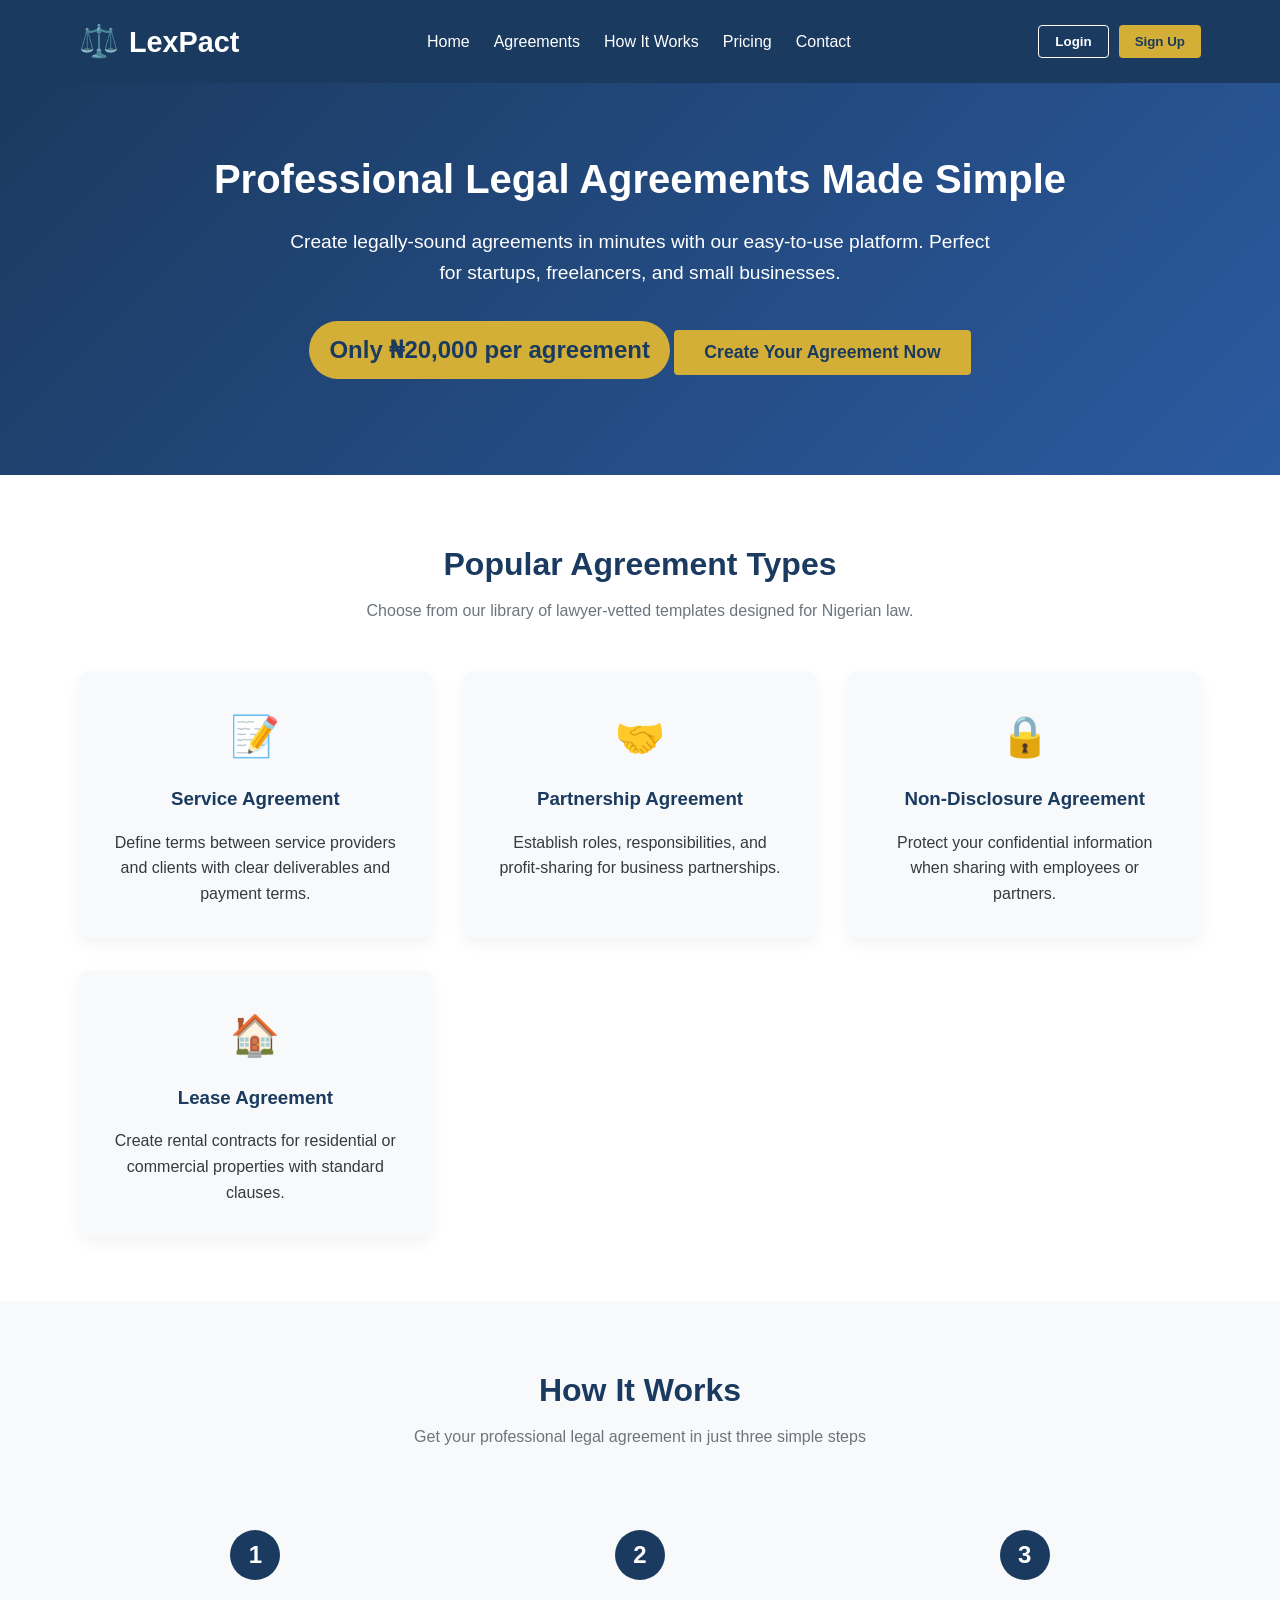
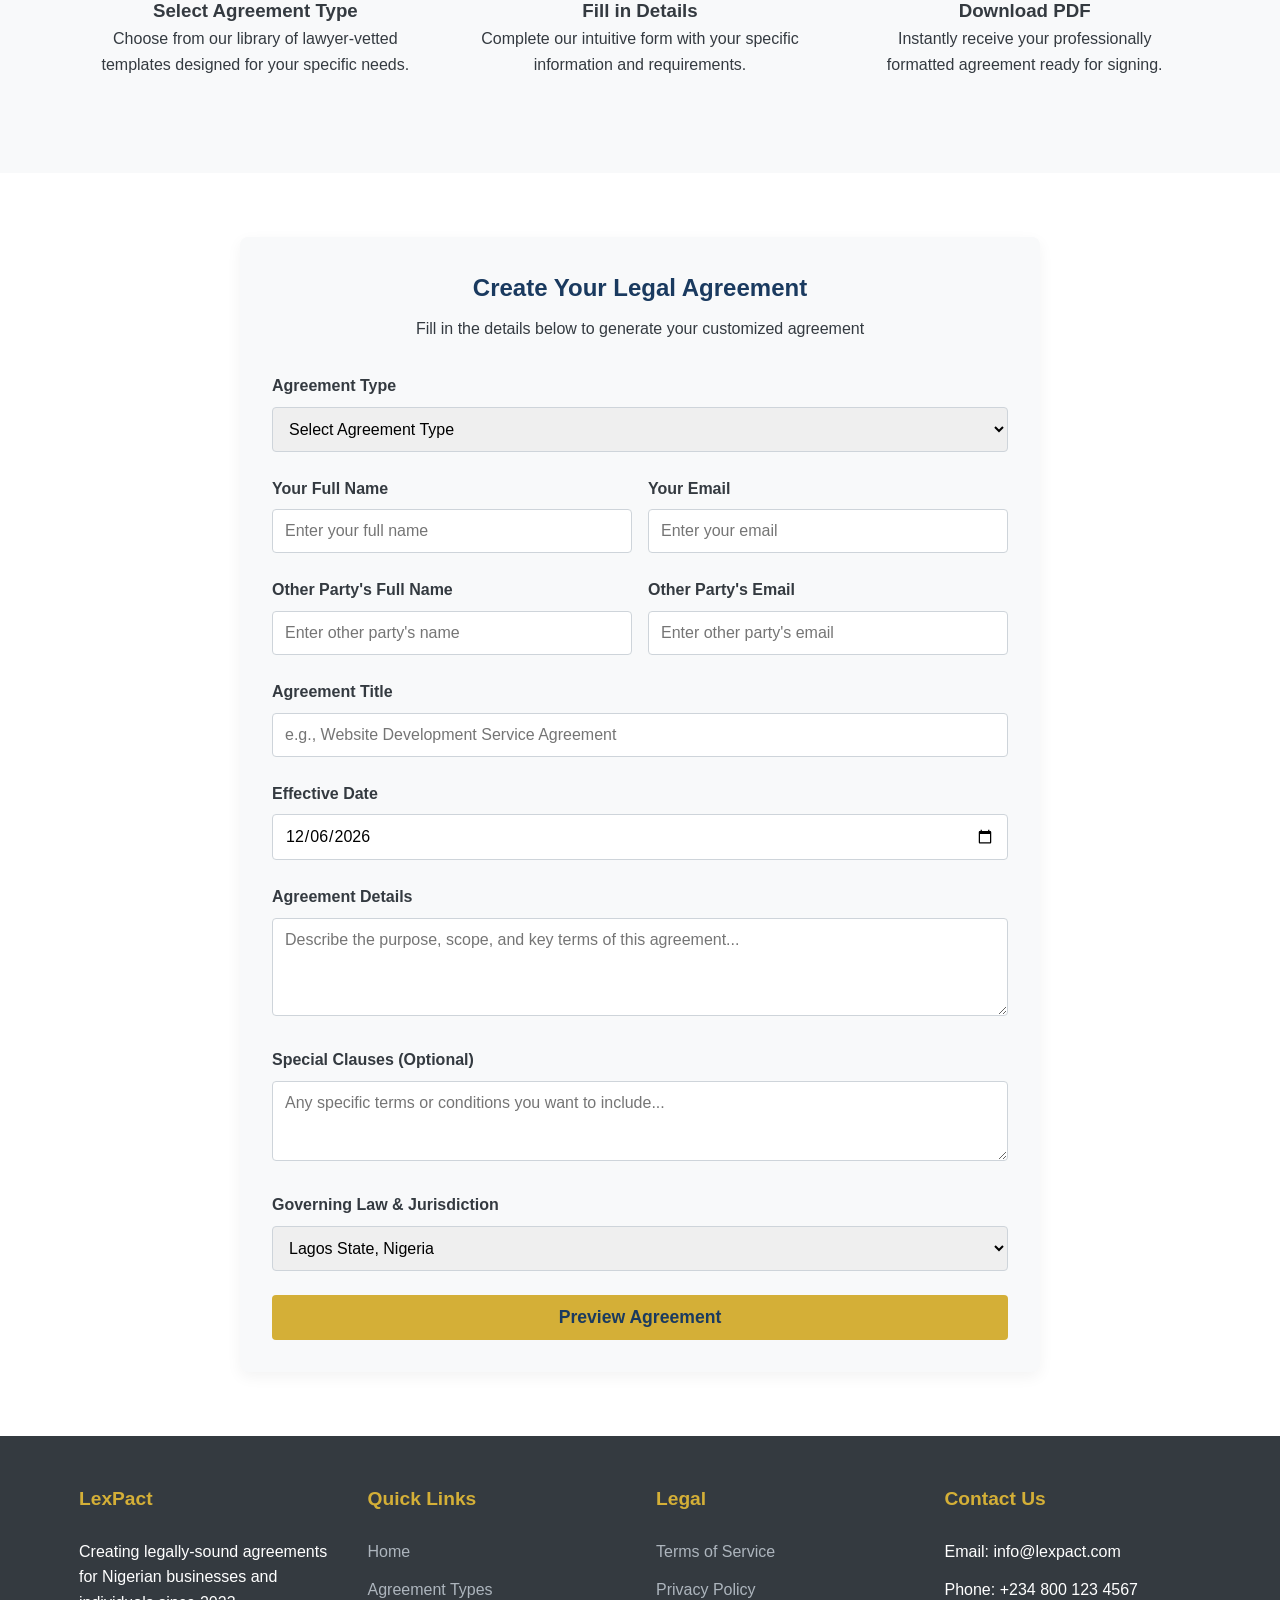
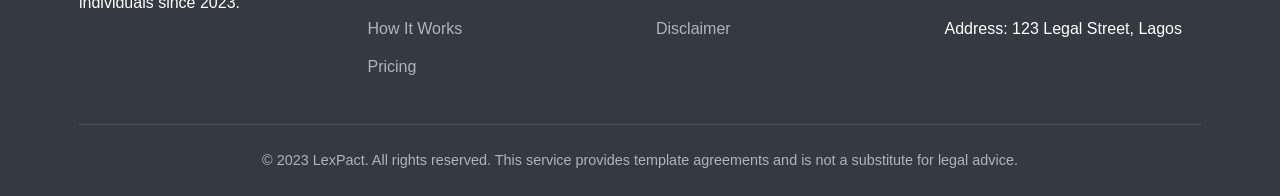
==== index.html @ 563eb5e1 "Add files via upload" ====
<!DOCTYPE html>
<html lang="en">
<head>
    <meta charset="UTF-8">
    <meta name="viewport" content="width=device-width, initial-scale=1.0">
    <title>LexPact - Professional Legal Agreements</title>
    <style>
        :root {
            --primary: #1a3a5f;
            --secondary: #d4af37;
            --accent: #2c5aa0;
            --light: #f8f9fa;
            --dark: #343a40;
            --success: #28a745;
            --danger: #dc3545;
        }
        
        * {
            margin: 0;
            padding: 0;
            box-sizing: border-box;
            font-family: 'Segoe UI', Tahoma, Geneva, Verdana, sans-serif;
        }
        
        body {
            background-color: #f5f7fa;
            color: var(--dark);
            line-height: 1.6;
        }
        
        .container {
            width: 90%;
            max-width: 1200px;
            margin: 0 auto;
            padding: 0 15px;
        }
        
        /* Header Styles */
        header {
            background-color: var(--primary);
            color: white;
            padding: 1rem 0;
            box-shadow: 0 2px 10px rgba(0, 0, 0, 0.1);
        }
        
        .header-content {
            display: flex;
            justify-content: space-between;
            align-items: center;
        }
        
        .logo {
            display: flex;
            align-items: center;
            gap: 10px;
        }
        
        .logo h1 {
            font-size: 1.8rem;
            font-weight: 700;
        }
        
        .logo-icon {
            font-size: 2rem;
        }
        
        nav ul {
            display: flex;
            list-style: none;
            gap: 1.5rem;
        }
        
        nav a {
            color: white;
            text-decoration: none;
            font-weight: 500;
            transition: color 0.3s;
        }
        
        nav a:hover {
            color: var(--secondary);
        }
        
        .auth-buttons {
            display: flex;
            gap: 10px;
        }
        
        .btn {
            padding: 8px 16px;
            border: none;
            border-radius: 4px;
            font-weight: 600;
            cursor: pointer;
            transition: all 0.3s;
        }
        
        .btn-outline {
            background: transparent;
            border: 1px solid white;
            color: white;
        }
        
        .btn-outline:hover {
            background: white;
            color: var(--primary);
        }
        
        .btn-primary {
            background: var(--secondary);
            color: var(--primary);
        }
        
        .btn-primary:hover {
            background: #c19b2a;
        }
        
        /* Hero Section */
        .hero {
            background: linear-gradient(135deg, var(--primary) 0%, var(--accent) 100%);
            color: white;
            padding: 4rem 0;
            text-align: center;
        }
        
        .hero h2 {
            font-size: 2.5rem;
            margin-bottom: 1rem;
        }
        
        .hero p {
            font-size: 1.2rem;
            max-width: 700px;
            margin: 0 auto 2rem;
        }
        
        .price-tag {
            background: var(--secondary);
            color: var(--primary);
            display: inline-block;
            padding: 10px 20px;
            border-radius: 30px;
            font-weight: 700;
            font-size: 1.5rem;
            margin-bottom: 2rem;
        }
        
        /* Agreement Types */
        .agreement-types {
            padding: 4rem 0;
            background: white;
        }
        
        .section-title {
            text-align: center;
            margin-bottom: 3rem;
        }
        
        .section-title h2 {
            font-size: 2rem;
            color: var(--primary);
            margin-bottom: 0.5rem;
        }
        
        .section-title p {
            color: #6c757d;
            max-width: 600px;
            margin: 0 auto;
        }
        
        .agreement-cards {
            display: grid;
            grid-template-columns: repeat(auto-fill, minmax(280px, 1fr));
            gap: 2rem;
        }
        
        .agreement-card {
            background: var(--light);
            border-radius: 8px;
            padding: 2rem;
            text-align: center;
            box-shadow: 0 5px 15px rgba(0, 0, 0, 0.05);
            transition: transform 0.3s, box-shadow 0.3s;
        }
        
        .agreement-card:hover {
            transform: translateY(-5px);
            box-shadow: 0 10px 25px rgba(0, 0, 0, 0.1);
        }
        
        .agreement-icon {
            font-size: 2.5rem;
            color: var(--accent);
            margin-bottom: 1rem;
        }
        
        .agreement-card h3 {
            margin-bottom: 1rem;
            color: var(--primary);
        }
        
        /* How It Works */
        .how-it-works {
            padding: 4rem 0;
            background: #f8f9fa;
        }
        
        .steps {
            display: flex;
            justify-content: space-between;
            flex-wrap: wrap;
            gap: 2rem;
            margin-top: 3rem;
        }
        
        .step {
            flex: 1;
            min-width: 250px;
            text-align: center;
            padding: 2rem 1rem;
        }
        
        .step-number {
            background: var(--primary);
            color: white;
            width: 50px;
            height: 50px;
            border-radius: 50%;
            display: flex;
            align-items: center;
            justify-content: center;
            margin: 0 auto 1rem;
            font-size: 1.5rem;
            font-weight: 700;
        }
        
        /* Form Section */
        .form-section {
            padding: 4rem 0;
            background: white;
        }
        
        .form-container {
            max-width: 800px;
            margin: 0 auto;
            background: var(--light);
            border-radius: 8px;
            padding: 2rem;
            box-shadow: 0 5px 15px rgba(0, 0, 0, 0.05);
        }
        
        .form-header {
            text-align: center;
            margin-bottom: 2rem;
        }
        
        .form-header h2 {
            color: var(--primary);
            margin-bottom: 0.5rem;
        }
        
        .form-group {
            margin-bottom: 1.5rem;
        }
        
        .form-group label {
            display: block;
            margin-bottom: 0.5rem;
            font-weight: 600;
            color: var(--dark);
        }
        
        .form-control {
            width: 100%;
            padding: 12px;
            border: 1px solid #ced4da;
            border-radius: 4px;
            font-size: 1rem;
            transition: border-color 0.3s;
        }
        
        .form-control:focus {
            border-color: var(--accent);
            outline: none;
            box-shadow: 0 0 0 3px rgba(44, 90, 160, 0.1);
        }
        
        .form-row {
            display: flex;
            gap: 1rem;
        }
        
        .form-row .form-group {
            flex: 1;
        }
        
        .agreement-preview {
            background: white;
            border: 1px solid #dee2e6;
            border-radius: 4px;
            padding: 1.5rem;
            margin-top: 2rem;
            display: none;
        }
        
        .agreement-preview h3 {
            color: var(--primary);
            margin-bottom: 1rem;
        }
        
        .preview-content {
            line-height: 1.8;
        }
        
        .btn-block {
            display: block;
            width: 100%;
            padding: 12px;
            font-size: 1.1rem;
        }
        
        /* Footer */
        footer {
            background: var(--dark);
            color: white;
            padding: 3rem 0 1.5rem;
        }
        
        .footer-content {
            display: grid;
            grid-template-columns: repeat(auto-fit, minmax(250px, 1fr));
            gap: 2rem;
            margin-bottom: 2rem;
        }
        
        .footer-column h3 {
            color: var(--secondary);
            margin-bottom: 1.5rem;
            font-size: 1.2rem;
        }
        
        .footer-column ul {
            list-style: none;
        }
        
        .footer-column ul li {
            margin-bottom: 0.8rem;
        }
        
        .footer-column a {
            color: #adb5bd;
            text-decoration: none;
            transition: color 0.3s;
        }
        
        .footer-column a:hover {
            color: white;
        }
        
        .copyright {
            text-align: center;
            padding-top: 1.5rem;
            border-top: 1px solid #495057;
            color: #adb5bd;
            font-size: 0.9rem;
        }
        
        /* Responsive Design */
        @media (max-width: 768px) {
            .header-content {
                flex-direction: column;
                gap: 1rem;
            }
            
            nav ul {
                flex-wrap: wrap;
                justify-content: center;
            }
            
            .hero h2 {
                font-size: 2rem;
            }
            
            .form-row {
                flex-direction: column;
                gap: 0;
            }
        }
    </style>
</head>
<body>
    <!-- Header -->
    <header>
        <div class="container header-content">
            <div class="logo">
                <span class="logo-icon">⚖️</span>
                <h1>LexPact</h1>
            </div>
            <nav>
                <ul>
                    <li><a href="#home">Home</a></li>
                    <li><a href="#agreements">Agreements</a></li>
                    <li><a href="#how-it-works">How It Works</a></li>
                    <li><a href="#pricing">Pricing</a></li>
                    <li><a href="#contact">Contact</a></li>
                </ul>
            </nav>
            <div class="auth-buttons">
                <button class="btn btn-outline">Login</button>
                <button class="btn btn-primary">Sign Up</button>
            </div>
        </div>
    </header>

    <!-- Hero Section -->
    <section class="hero" id="home">
        <div class="container">
            <h2>Professional Legal Agreements Made Simple</h2>
            <p>Create legally-sound agreements in minutes with our easy-to-use platform. Perfect for startups, freelancers, and small businesses.</p>
            <div class="price-tag">Only ₦20,000 per agreement</div>
            <button class="btn btn-primary" style="padding: 12px 30px; font-size: 1.1rem;" onclick="scrollToForm()">Create Your Agreement Now</button>
        </div>
    </section>

    <!-- Agreement Types -->
    <section class="agreement-types" id="agreements">
        <div class="container">
            <div class="section-title">
                <h2>Popular Agreement Types</h2>
                <p>Choose from our library of lawyer-vetted templates designed for Nigerian law.</p>
            </div>
            <div class="agreement-cards">
                <div class="agreement-card">
                    <div class="agreement-icon">📝</div>
                    <h3>Service Agreement</h3>
                    <p>Define terms between service providers and clients with clear deliverables and payment terms.</p>
                </div>
                <div class="agreement-card">
                    <div class="agreement-icon">🤝</div>
                    <h3>Partnership Agreement</h3>
                    <p>Establish roles, responsibilities, and profit-sharing for business partnerships.</p>
                </div>
                <div class="agreement-card">
                    <div class="agreement-icon">🔒</div>
                    <h3>Non-Disclosure Agreement</h3>
                    <p>Protect your confidential information when sharing with employees or partners.</p>
                </div>
                <div class="agreement-card">
                    <div class="agreement-icon">🏠</div>
                    <h3>Lease Agreement</h3>
                    <p>Create rental contracts for residential or commercial properties with standard clauses.</p>
                </div>
            </div>
        </div>
    </section>

    <!-- How It Works -->
    <section class="how-it-works" id="how-it-works">
        <div class="container">
            <div class="section-title">
                <h2>How It Works</h2>
                <p>Get your professional legal agreement in just three simple steps</p>
            </div>
            <div class="steps">
                <div class="step">
                    <div class="step-number">1</div>
                    <h3>Select Agreement Type</h3>
                    <p>Choose from our library of lawyer-vetted templates designed for your specific needs.</p>
                </div>
                <div class="step">
                    <div class="step-number">2</div>
                    <h3>Fill in Details</h3>
                    <p>Complete our intuitive form with your specific information and requirements.</p>
                </div>
                <div class="step">
                    <div class="step-number">3</div>
                    <h3>Download PDF</h3>
                    <p>Instantly receive your professionally formatted agreement ready for signing.</p>
                </div>
            </div>
        </div>
    </section>

    <!-- Form Section -->
    <section class="form-section" id="pricing">
        <div class="container">
            <div class="form-container">
                <div class="form-header">
                    <h2>Create Your Legal Agreement</h2>
                    <p>Fill in the details below to generate your customized agreement</p>
                </div>
                <form id="agreementForm">
                    <div class="form-group">
                        <label for="agreementType">Agreement Type</label>
                        <select class="form-control" id="agreementType" required>
                            <option value="">Select Agreement Type</option>
                            <option value="service">Service Agreement</option>
                            <option value="partnership">Partnership Agreement</option>
                            <option value="nda">Non-Disclosure Agreement (NDA)</option>
                            <option value="lease">Lease Agreement</option>
                            <option value="employment">Employment Contract</option>
                        </select>
                    </div>
                    
                    <div class="form-row">
                        <div class="form-group">
                            <label for="party1Name">Your Full Name</label>
                            <input type="text" class="form-control" id="party1Name" placeholder="Enter your full name" required>
                        </div>
                        <div class="form-group">
                            <label for="party1Email">Your Email</label>
                            <input type="email" class="form-control" id="party1Email" placeholder="Enter your email" required>
                        </div>
                    </div>
                    
                    <div class="form-row">
                        <div class="form-group">
                            <label for="party2Name">Other Party's Full Name</label>
                            <input type="text" class="form-control" id="party2Name" placeholder="Enter other party's name" required>
                        </div>
                        <div class="form-group">
                            <label for="party2Email">Other Party's Email</label>
                            <input type="email" class="form-control" id="party2Email" placeholder="Enter other party's email" required>
                        </div>
                    </div>
                    
                    <div class="form-group">
                        <label for="agreementTitle">Agreement Title</label>
                        <input type="text" class="form-control" id="agreementTitle" placeholder="e.g., Website Development Service Agreement" required>
                    </div>
                    
                    <div class="form-group">
                        <label for="effectiveDate">Effective Date</label>
                        <input type="date" class="form-control" id="effectiveDate" required>
                    </div>
                    
                    <div class="form-group">
                        <label for="agreementDetails">Agreement Details</label>
                        <textarea class="form-control" id="agreementDetails" rows="4" placeholder="Describe the purpose, scope, and key terms of this agreement..." required></textarea>
                    </div>
                    
                    <div class="form-group">
                        <label for="specialClauses">Special Clauses (Optional)</label>
                        <textarea class="form-control" id="specialClauses" rows="3" placeholder="Any specific terms or conditions you want to include..."></textarea>
                    </div>
                    
                    <div class="form-group">
                        <label for="jurisdiction">Governing Law & Jurisdiction</label>
                        <select class="form-control" id="jurisdiction" required>
                            <option value="lagos">Lagos State, Nigeria</option>
                            <option value="abuja">Federal Capital Territory, Abuja</option>
                            <option value="rivers">Rivers State, Nigeria</option>
                            <option value="other">Other Nigerian State</option>
                        </select>
                    </div>
                    
                    <div class="agreement-preview" id="agreementPreview">
                        <h3>Agreement Preview</h3>
                        <div class="preview-content" id="previewContent">
                            <!-- Preview content will be inserted here by JavaScript -->
                        </div>
                    </div>
                    
                    <button type="button" class="btn btn-primary btn-block" onclick="generatePreview()" style="margin-top: 1.5rem;">Preview Agreement</button>
                    <button type="button" class="btn btn-primary btn-block" onclick="processPayment()" style="margin-top: 1rem; display: none;" id="paymentButton">Proceed to Payment (₦20,000)</button>
                </form>
            </div>
        </div>
    </section>

    <!-- Footer -->
    <footer id="contact">
        <div class="container">
            <div class="footer-content">
                <div class="footer-column">
                    <h3>LexPact</h3>
                    <p>Creating legally-sound agreements for Nigerian businesses and individuals since 2023.</p>
                </div>
                <div class="footer-column">
                    <h3>Quick Links</h3>
                    <ul>
                        <li><a href="#home">Home</a></li>
                        <li><a href="#agreements">Agreement Types</a></li>
                        <li><a href="#how-it-works">How It Works</a></li>
                        <li><a href="#pricing">Pricing</a></li>
                    </ul>
                </div>
                <div class="footer-column">
                    <h3>Legal</h3>
                    <ul>
                        <li><a href="#">Terms of Service</a></li>
                        <li><a href="#">Privacy Policy</a></li>
                        <li><a href="#">Disclaimer</a></li>
                    </ul>
                </div>
                <div class="footer-column">
                    <h3>Contact Us</h3>
                    <ul>
                        <li>Email: info@lexpact.com</li>
                        <li>Phone: +234 800 123 4567</li>
                        <li>Address: 123 Legal Street, Lagos</li>
                    </ul>
                </div>
            </div>
            <div class="copyright">
                <p>&copy; 2023 LexPact. All rights reserved. This service provides template agreements and is not a substitute for legal advice.</p>
            </div>
        </div>
    </footer>

    <script>
        // Set default date to today
        document.getElementById('effectiveDate').valueAsDate = new Date();
        
        function scrollToForm() {
            document.getElementById('pricing').scrollIntoView({ behavior: 'smooth' });
        }
        
        function generatePreview() {
            const agreementType = document.getElementById('agreementType').value;
            const party1Name = document.getElementById('party1Name').value;
            const party2Name = document.getElementById('party2Name').value;
            const agreementTitle = document.getElementById('agreementTitle').value;
            const effectiveDate = document.getElementById('effectiveDate').value;
            const agreementDetails = document.getElementById('agreementDetails').value;
            const specialClauses = document.getElementById('specialClauses').value;
            const jurisdiction = document.getElementById('jurisdiction').value;
            
            // Validate required fields
            if (!agreementType || !party1Name || !party2Name || !agreementTitle || !effectiveDate || !agreementDetails) {
                alert('Please fill in all required fields.');
                return;
            }
            
            // Format date
            const dateObj = new Date(effectiveDate);
            const formattedDate = dateObj.toLocaleDateString('en-US', { year: 'numeric', month: 'long', day: 'numeric' });
            
            // Get jurisdiction text
            let jurisdictionText = '';
            switch(jurisdiction) {
                case 'lagos':
                    jurisdictionText = 'Lagos State, Nigeria';
                    break;
                case 'abuja':
                    jurisdictionText = 'Federal Capital Territory, Abuja';
                    break;
                case 'rivers':
                    jurisdictionText = 'Rivers State, Nigeria';
                    break;
                default:
                    jurisdictionText = 'Nigeria';
            }
            
            // Generate preview content
            const previewContent = document.getElementById('previewContent');
            previewContent.innerHTML = `
                <h4>${agreementTitle}</h4>
                <p><strong>This Agreement</strong> is made and entered into as of ${formattedDate} (the "Effective Date").</p>
                
                <p><strong>BETWEEN:</strong> ${party1Name} (hereinafter referred to as "Party A")</p>
                <p><strong>AND:</strong> ${party2Name} (hereinafter referred to as "Party B")</p>
                
                <p><strong>RECITALS:</strong></p>
                <p>${agreementDetails}</p>
                
                ${specialClauses ? `<p><strong>SPECIAL PROVISIONS:</strong></p><p>${specialClauses}</p>` : ''}
                
                <p><strong>GOVERNING LAW:</strong> This Agreement shall be governed by and construed in accordance with the laws of ${jurisdictionText}.</p>
                
                <p><strong>IN WITNESS WHEREOF</strong>, the parties have executed this Agreement as of the Effective Date.</p>
                
                <div style="margin-top: 2rem;">
                    <div style="display: flex; justify-content: space-between;">
                        <div>
                            <p>_________________________</p>
                            <p><strong>${party1Name}</strong></p>
                            <p>Party A</p>
                        </div>
                        <div>
                            <p>_________________________</p>
                            <p><strong>${party2Name}</strong></p>
                            <p>Party B</p>
                        </div>
                    </div>
                </div>
            `;
            
            // Show preview and payment button
            document.getElementById('agreementPreview').style.display = 'block';
            document.getElementById('paymentButton').style.display = 'block';
            
            // Scroll to preview
            document.getElementById('agreementPreview').scrollIntoView({ behavior: 'smooth', block: 'center' });
        }
        
        function processPayment() {
            // In a real implementation, this would integrate with Paystack or Flutterwave
            alert('In a real implementation, this would redirect to a payment gateway (Paystack/Flutterwave) for processing the ₦20,000 fee. After successful payment, the PDF would be generated and delivered.');
            
            // Simulate PDF generation and delivery
            setTimeout(() => {
                alert('Payment successful! Your agreement has been generated and sent to your email. Thank you for using LexPact!');
                document.getElementById('agreementForm').reset();
                document.getElementById('agreementPreview').style.display = 'none';
                document.getElementById('paymentButton').style.display = 'none';
                document.getElementById('effectiveDate').valueAsDate = new Date();
            }, 1500);
        }
    </script>
</body>
</html>
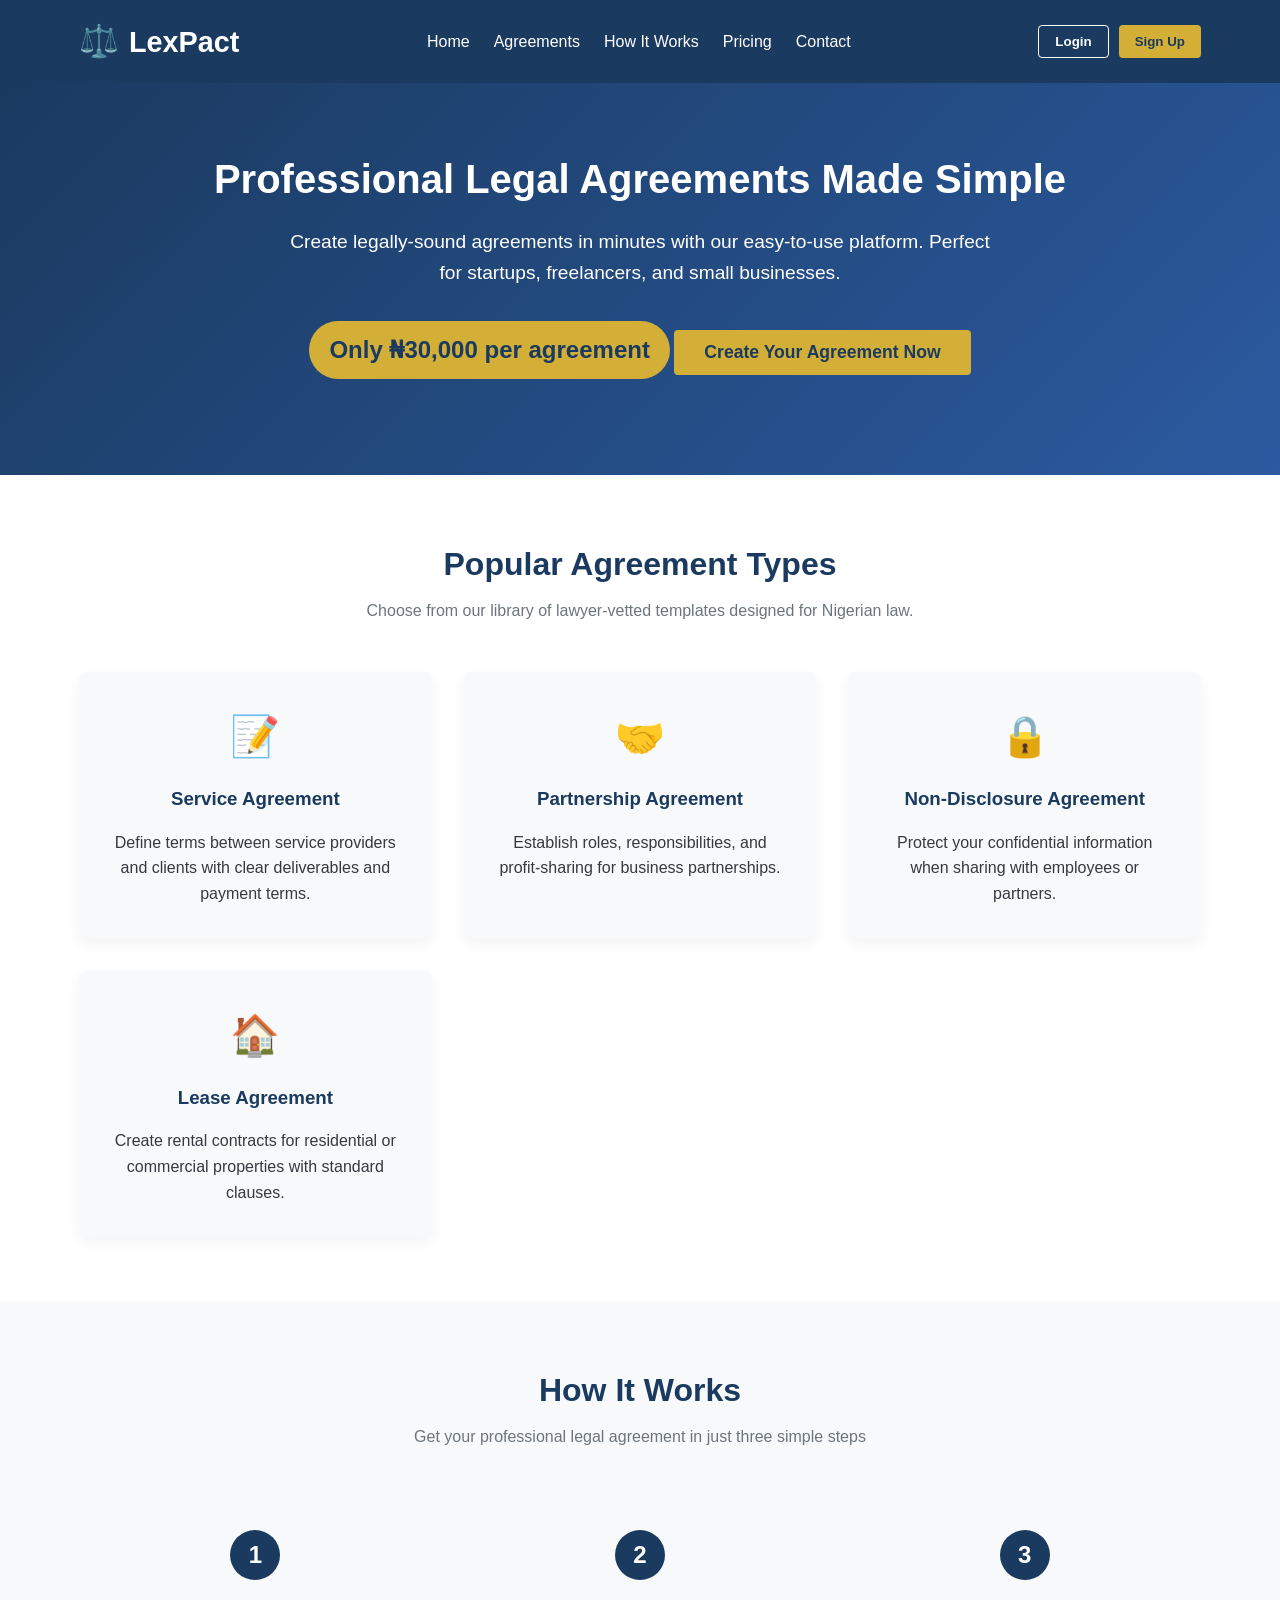
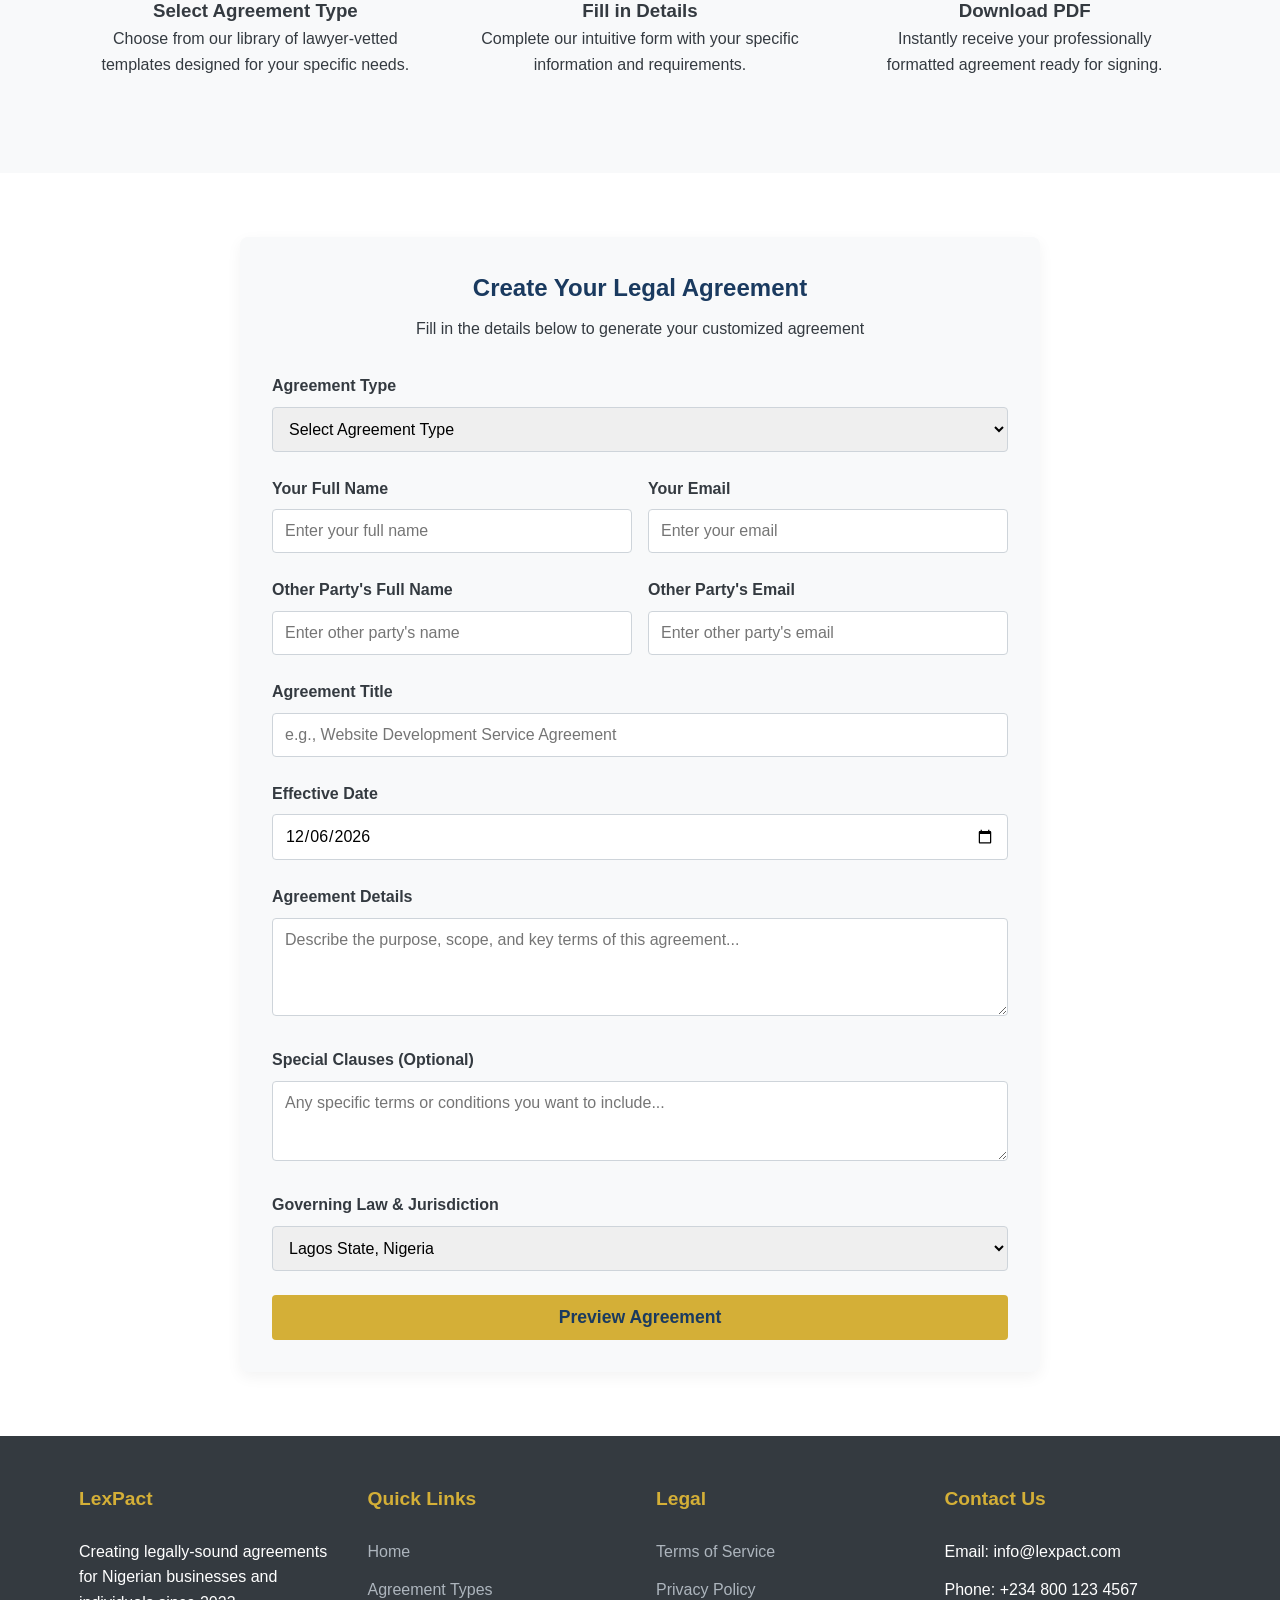
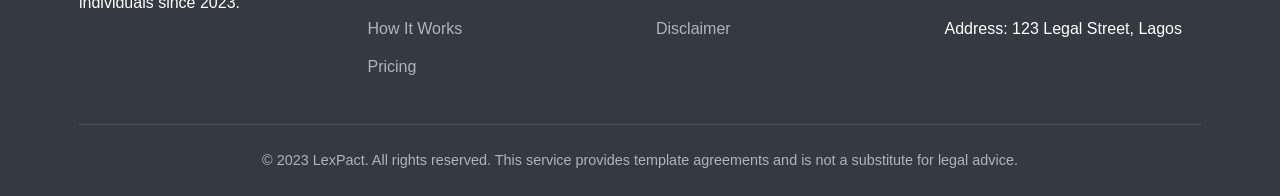
==== commit 36d9a0f8: "Update index.html" ====
--- a/index.html
+++ b/index.html
@@ -399,7 +399,7 @@
             <nav>
                 <ul>
                     <li><a href="#home">Home</a></li>
-                    <li><a href="#agreements">Agreements</a></li>
+                    <li><a href="agreements.html">Agreements</a></li>
                     <li><a href="#how-it-works">How It Works</a></li>
                     <li><a href="#pricing">Pricing</a></li>
                     <li><a href="#contact">Contact</a></li>
@@ -417,7 +417,7 @@
         <div class="container">
             <h2>Professional Legal Agreements Made Simple</h2>
             <p>Create legally-sound agreements in minutes with our easy-to-use platform. Perfect for startups, freelancers, and small businesses.</p>
-            <div class="price-tag">Only ₦20,000 per agreement</div>
+            <div class="price-tag">Only ₦30,000 per agreement</div>
             <button class="btn btn-primary" style="padding: 12px 30px; font-size: 1.1rem;" onclick="scrollToForm()">Create Your Agreement Now</button>
         </div>
     </section>
@@ -709,4 +709,5 @@
         }
     </script>
 </body>
-</html>+
+</html>
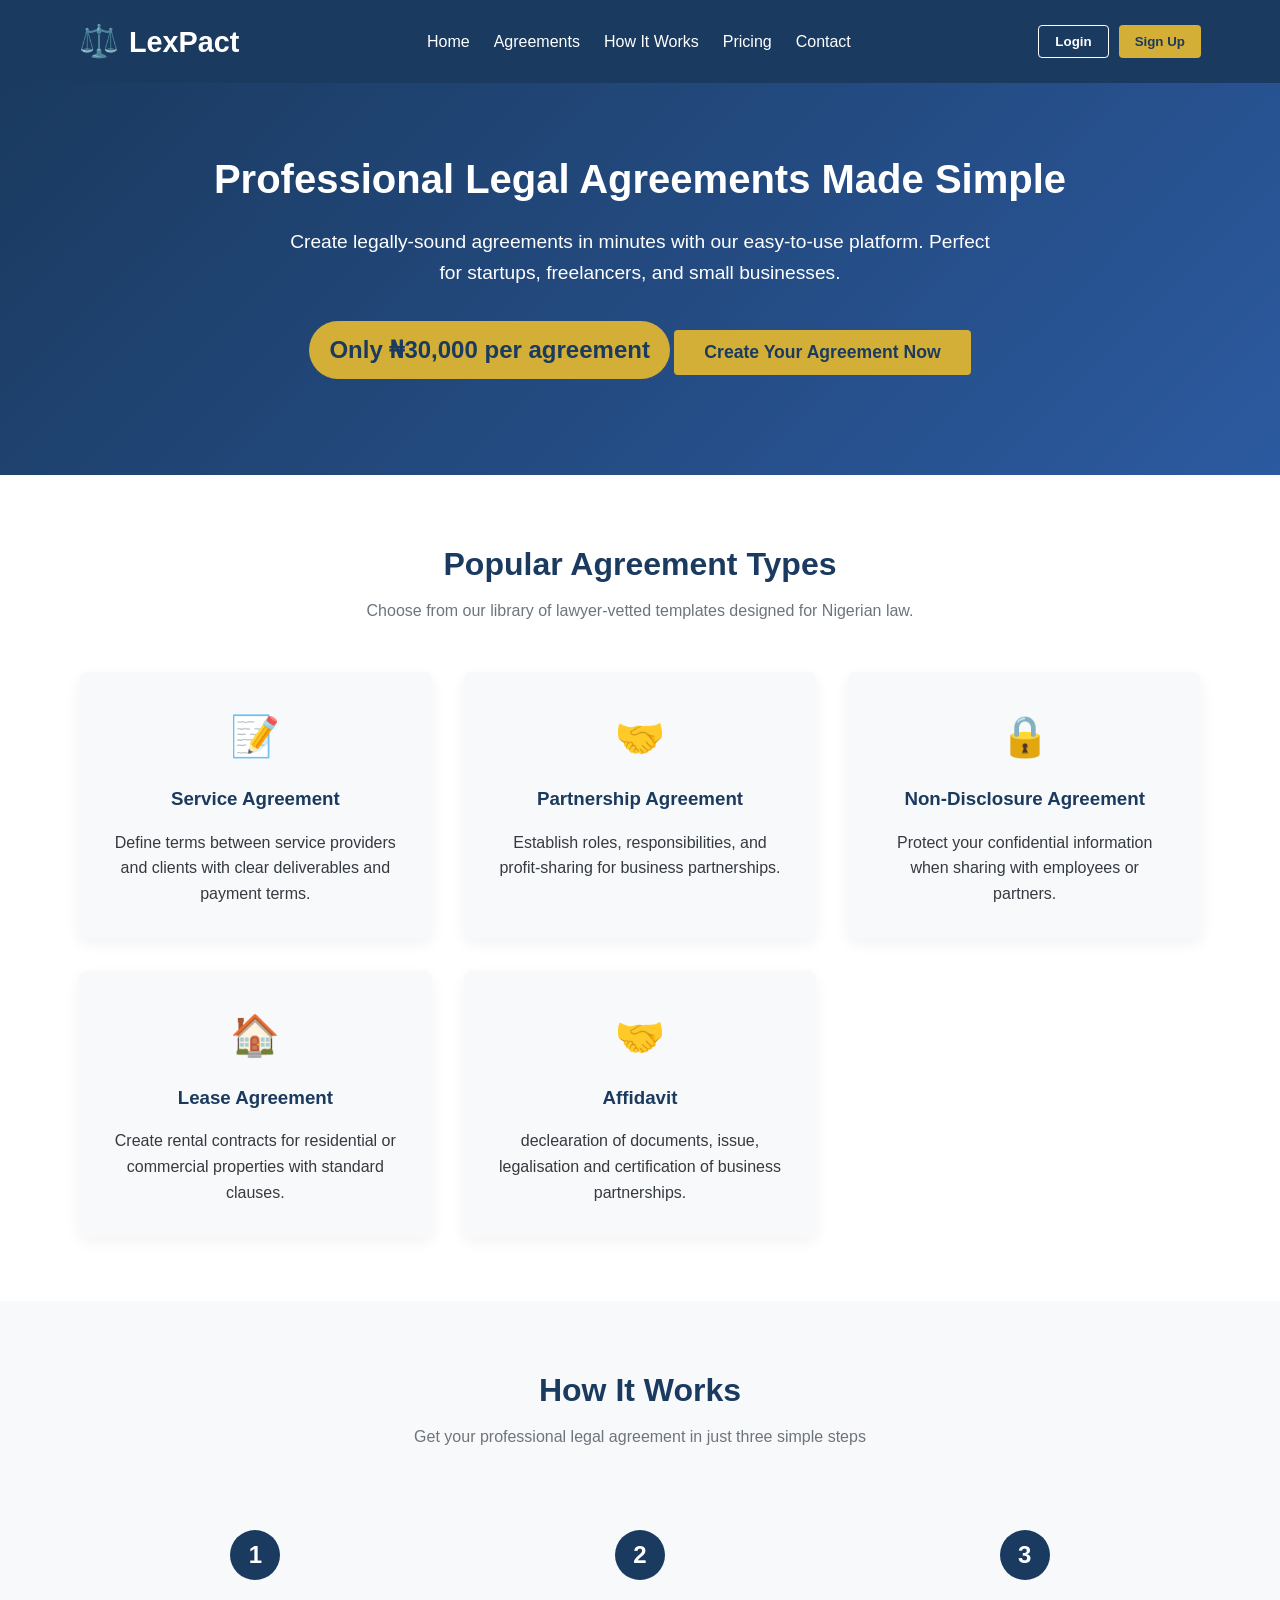
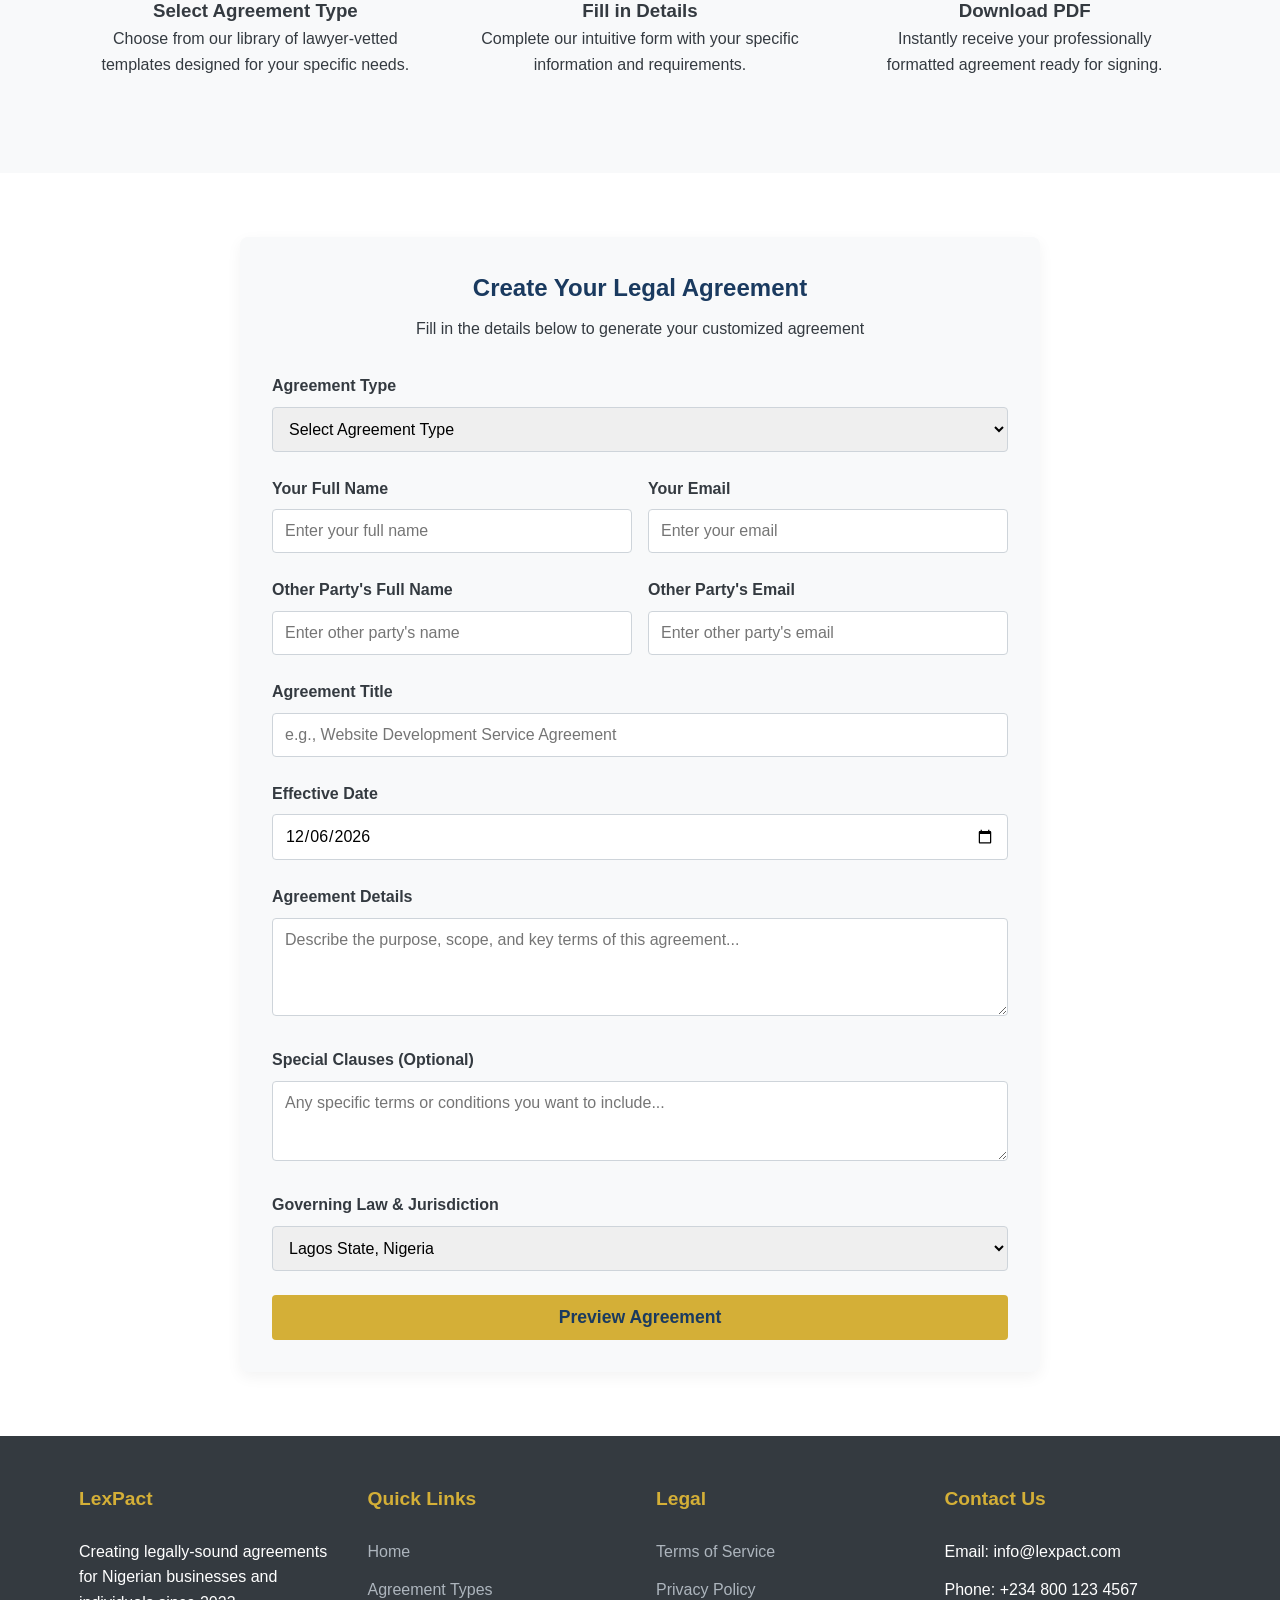
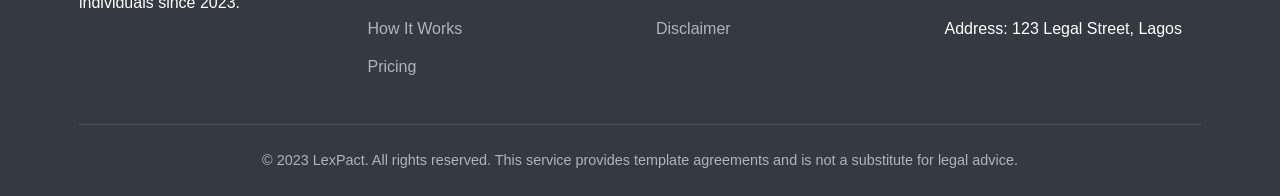
==== commit 2162d2c1: "Update index.html" ====
--- a/index.html
+++ b/index.html
@@ -399,7 +399,7 @@
             <nav>
                 <ul>
                     <li><a href="#home">Home</a></li>
-                    <li><a href="agreements.html">Agreements</a></li>
+                    <li><a href="agreement.html">Agreements</a></li>
                     <li><a href="#how-it-works">How It Works</a></li>
                     <li><a href="#pricing">Pricing</a></li>
                     <li><a href="#contact">Contact</a></li>
@@ -449,6 +449,11 @@
                     <div class="agreement-icon">🏠</div>
                     <h3>Lease Agreement</h3>
                     <p>Create rental contracts for residential or commercial properties with standard clauses.</p>
+                </div>
+                <div class="agreement-card">
+                    <div class="agreement-icon">🤝</div>
+                    <h3>Affidavit</h3>
+                    <p>declearation of documents, issue, legalisation and certification of business partnerships.</p>
                 </div>
             </div>
         </div>
@@ -711,3 +716,5 @@
 </body>
 
 </html>
+
+
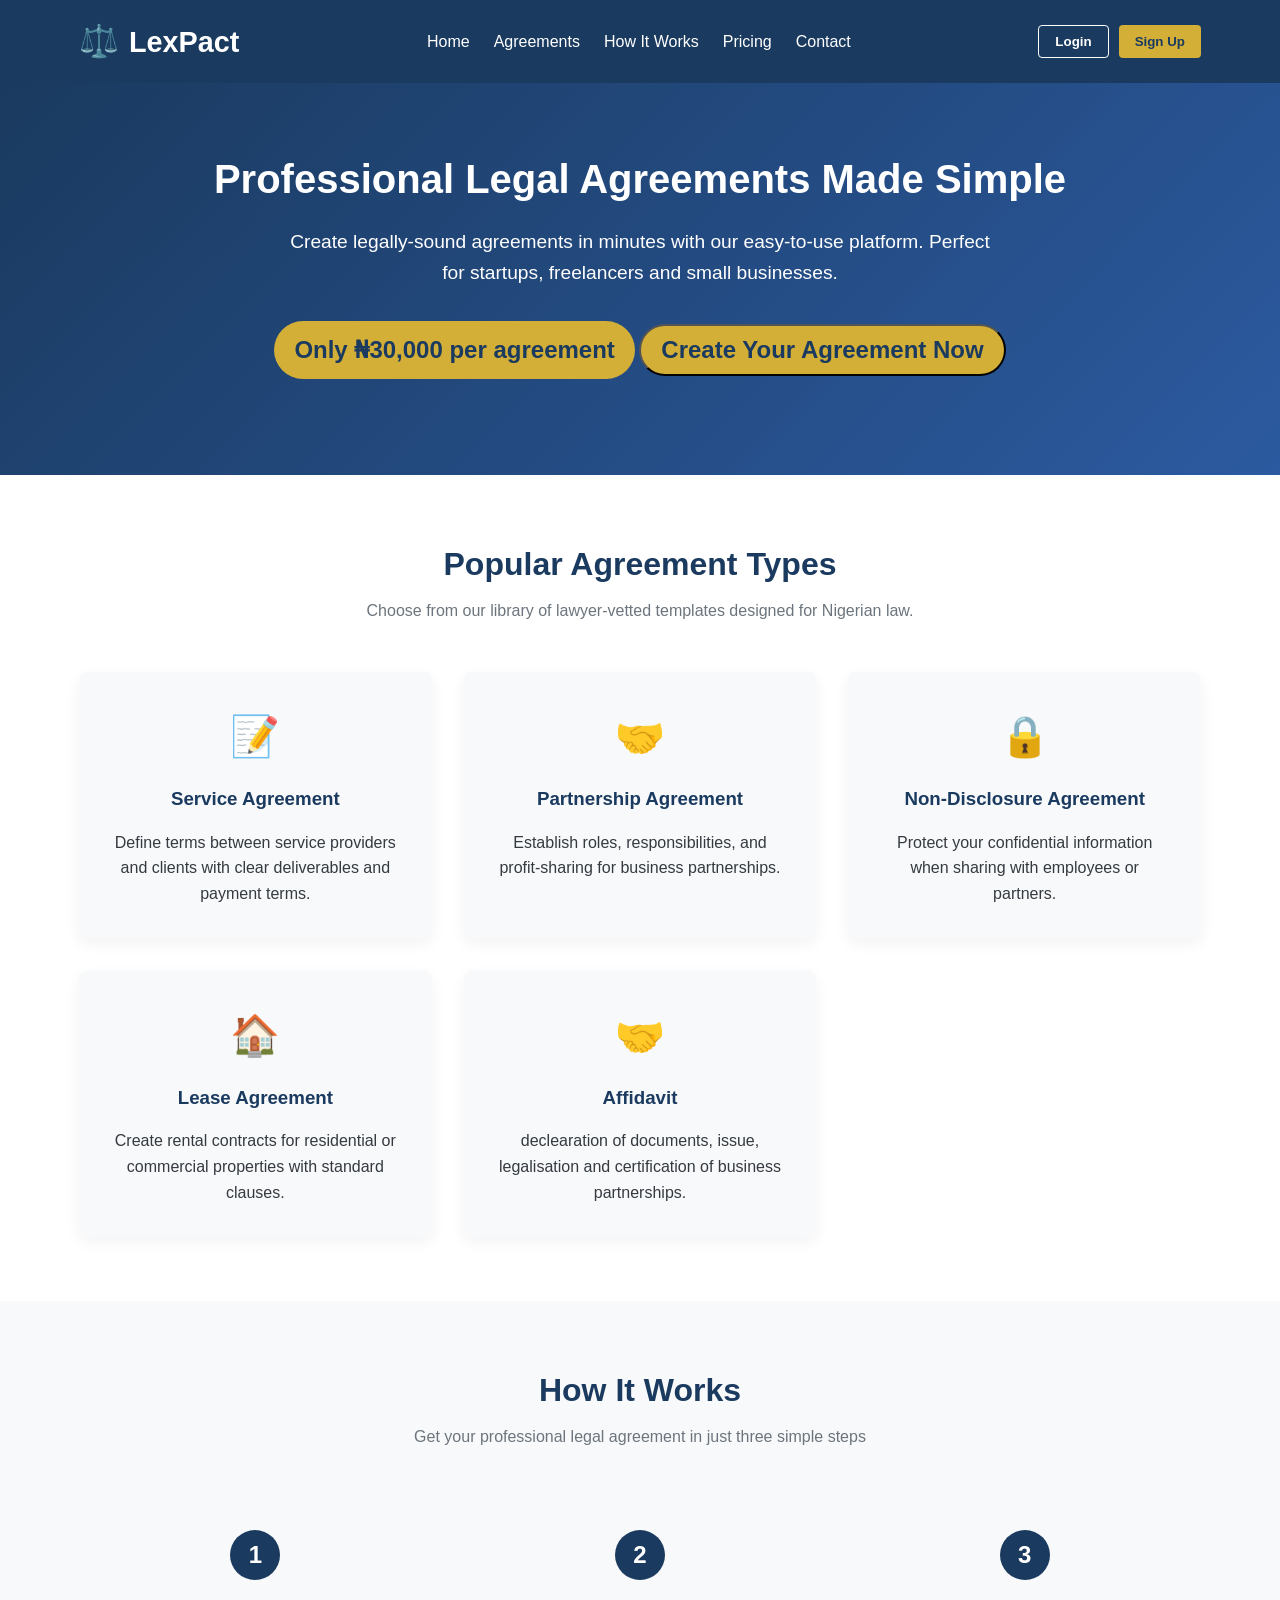
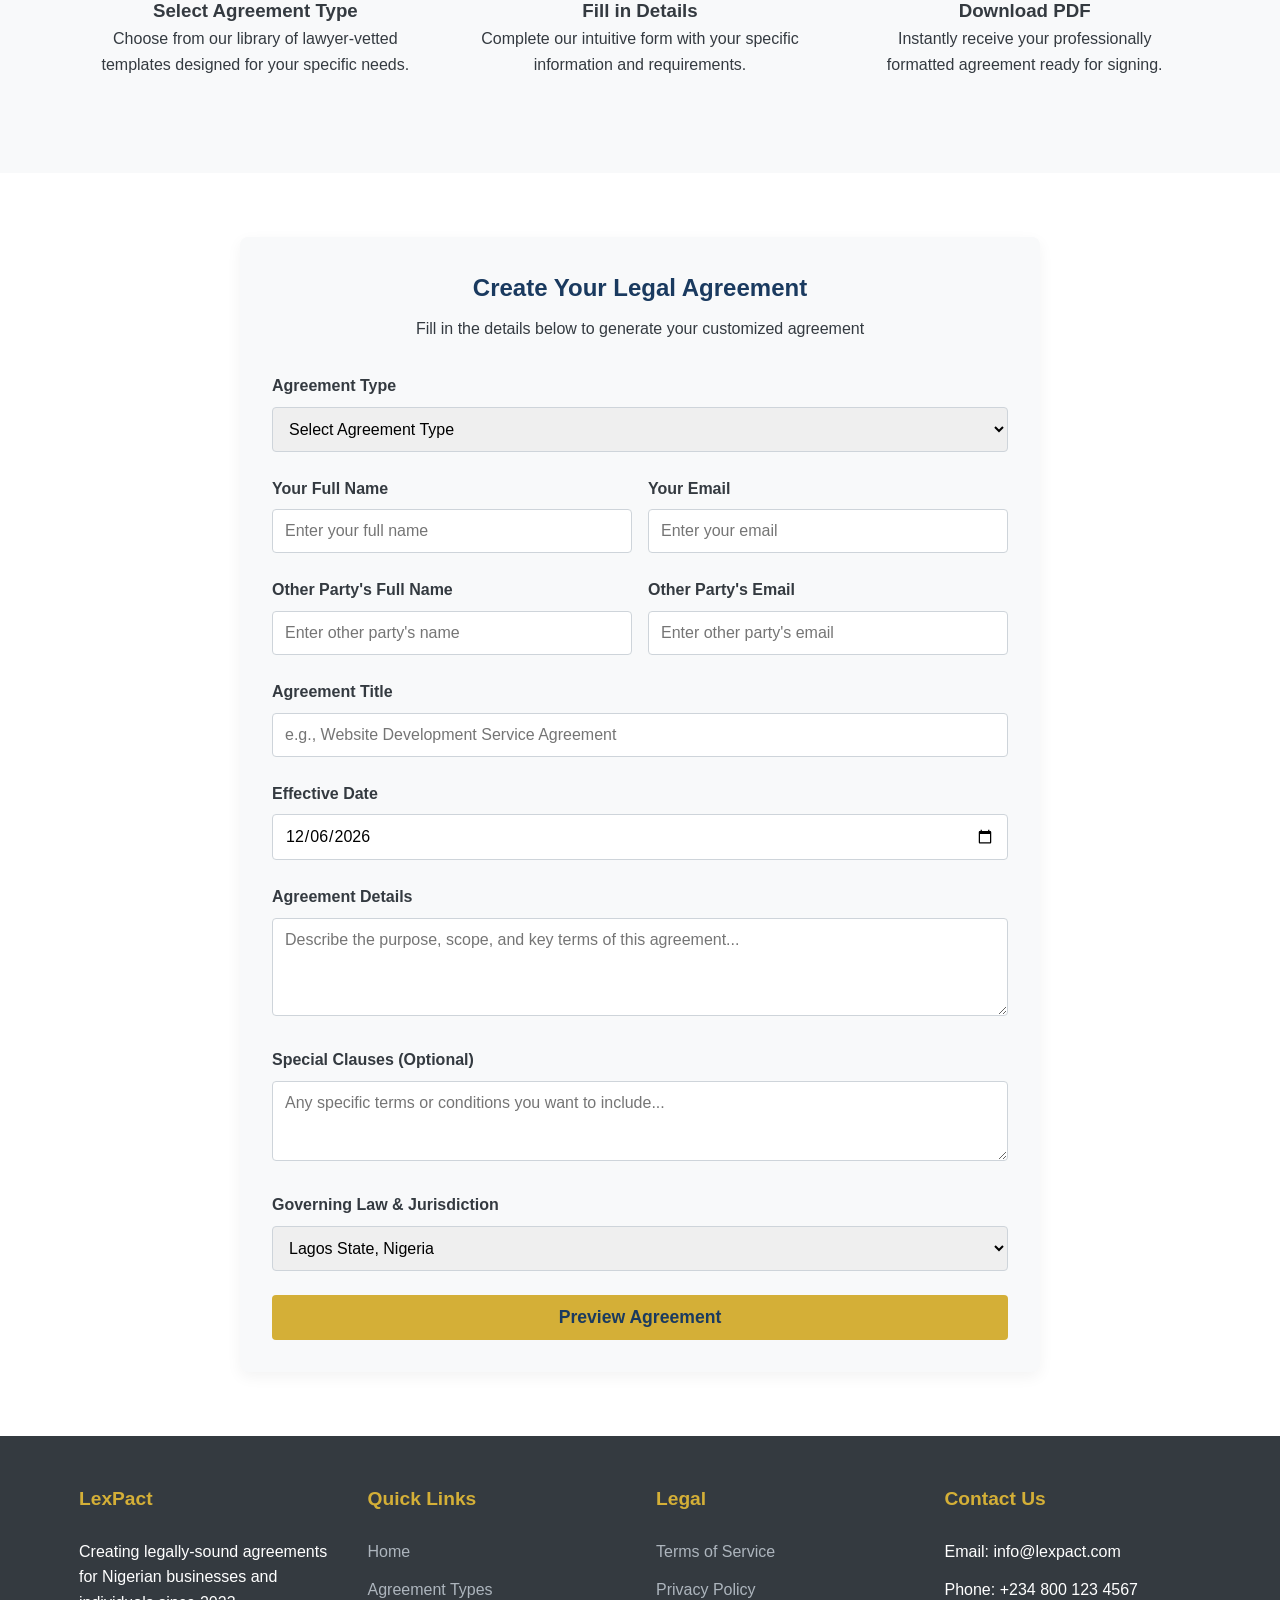
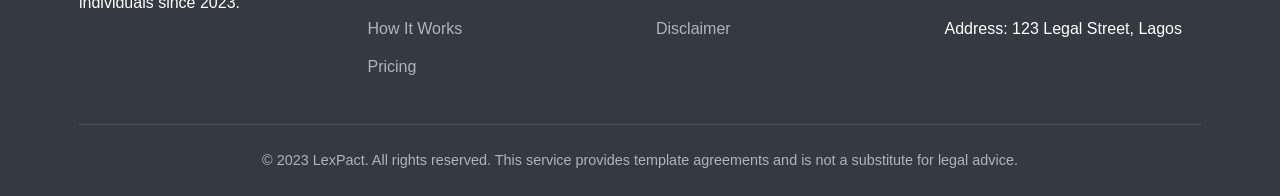
==== commit 48f2179c: "Update index.html" ====
--- a/index.html
+++ b/index.html
@@ -416,9 +416,9 @@
     <section class="hero" id="home">
         <div class="container">
             <h2>Professional Legal Agreements Made Simple</h2>
-            <p>Create legally-sound agreements in minutes with our easy-to-use platform. Perfect for startups, freelancers, and small businesses.</p>
+            <p>Create legally-sound agreements in minutes with our easy-to-use platform. Perfect for startups, freelancers and small businesses.</p>
             <div class="price-tag">Only ₦30,000 per agreement</div>
-            <button class="btn btn-primary" style="padding: 12px 30px; font-size: 1.1rem;" onclick="scrollToForm()">Create Your Agreement Now</button>
+            <button class="price-tag" onclick="scrollToForm()">Create Your Agreement Now</button>
         </div>
     </section>
 
@@ -718,3 +718,5 @@
 </html>
 
 
+
+
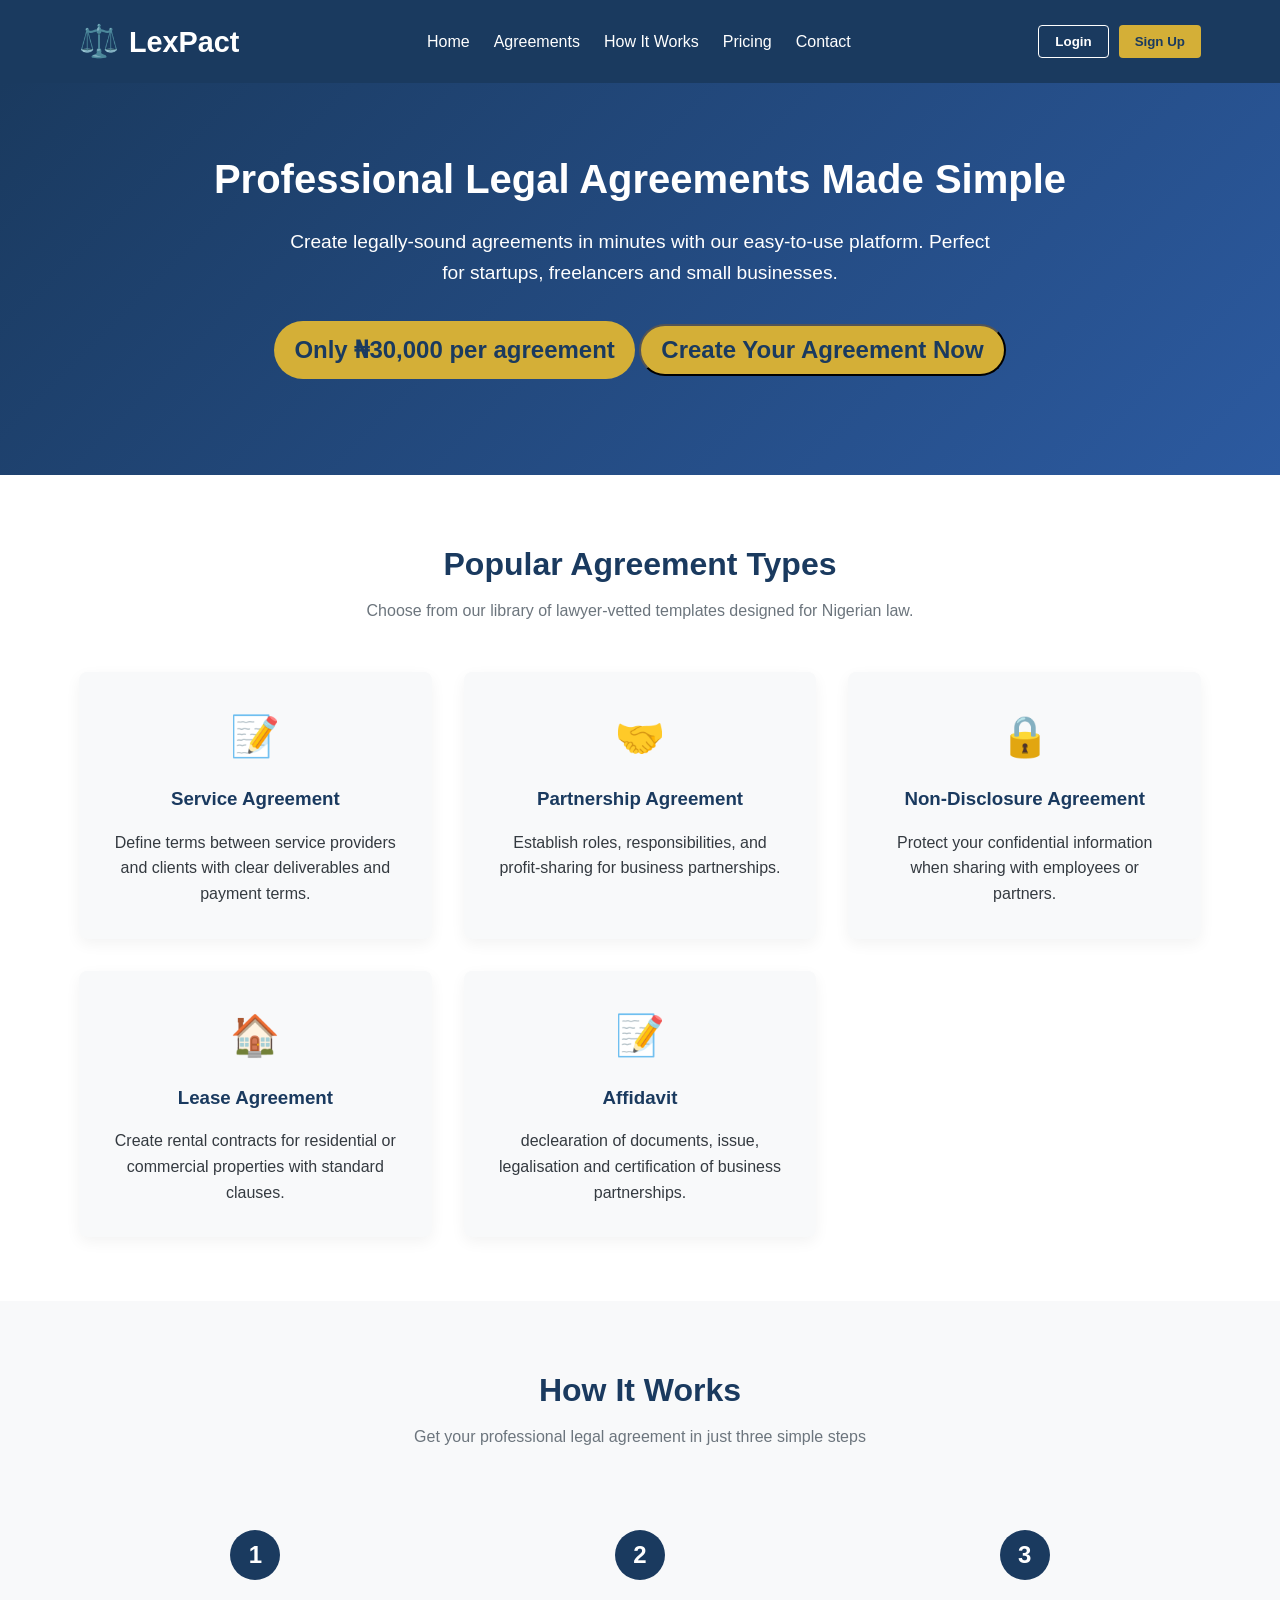
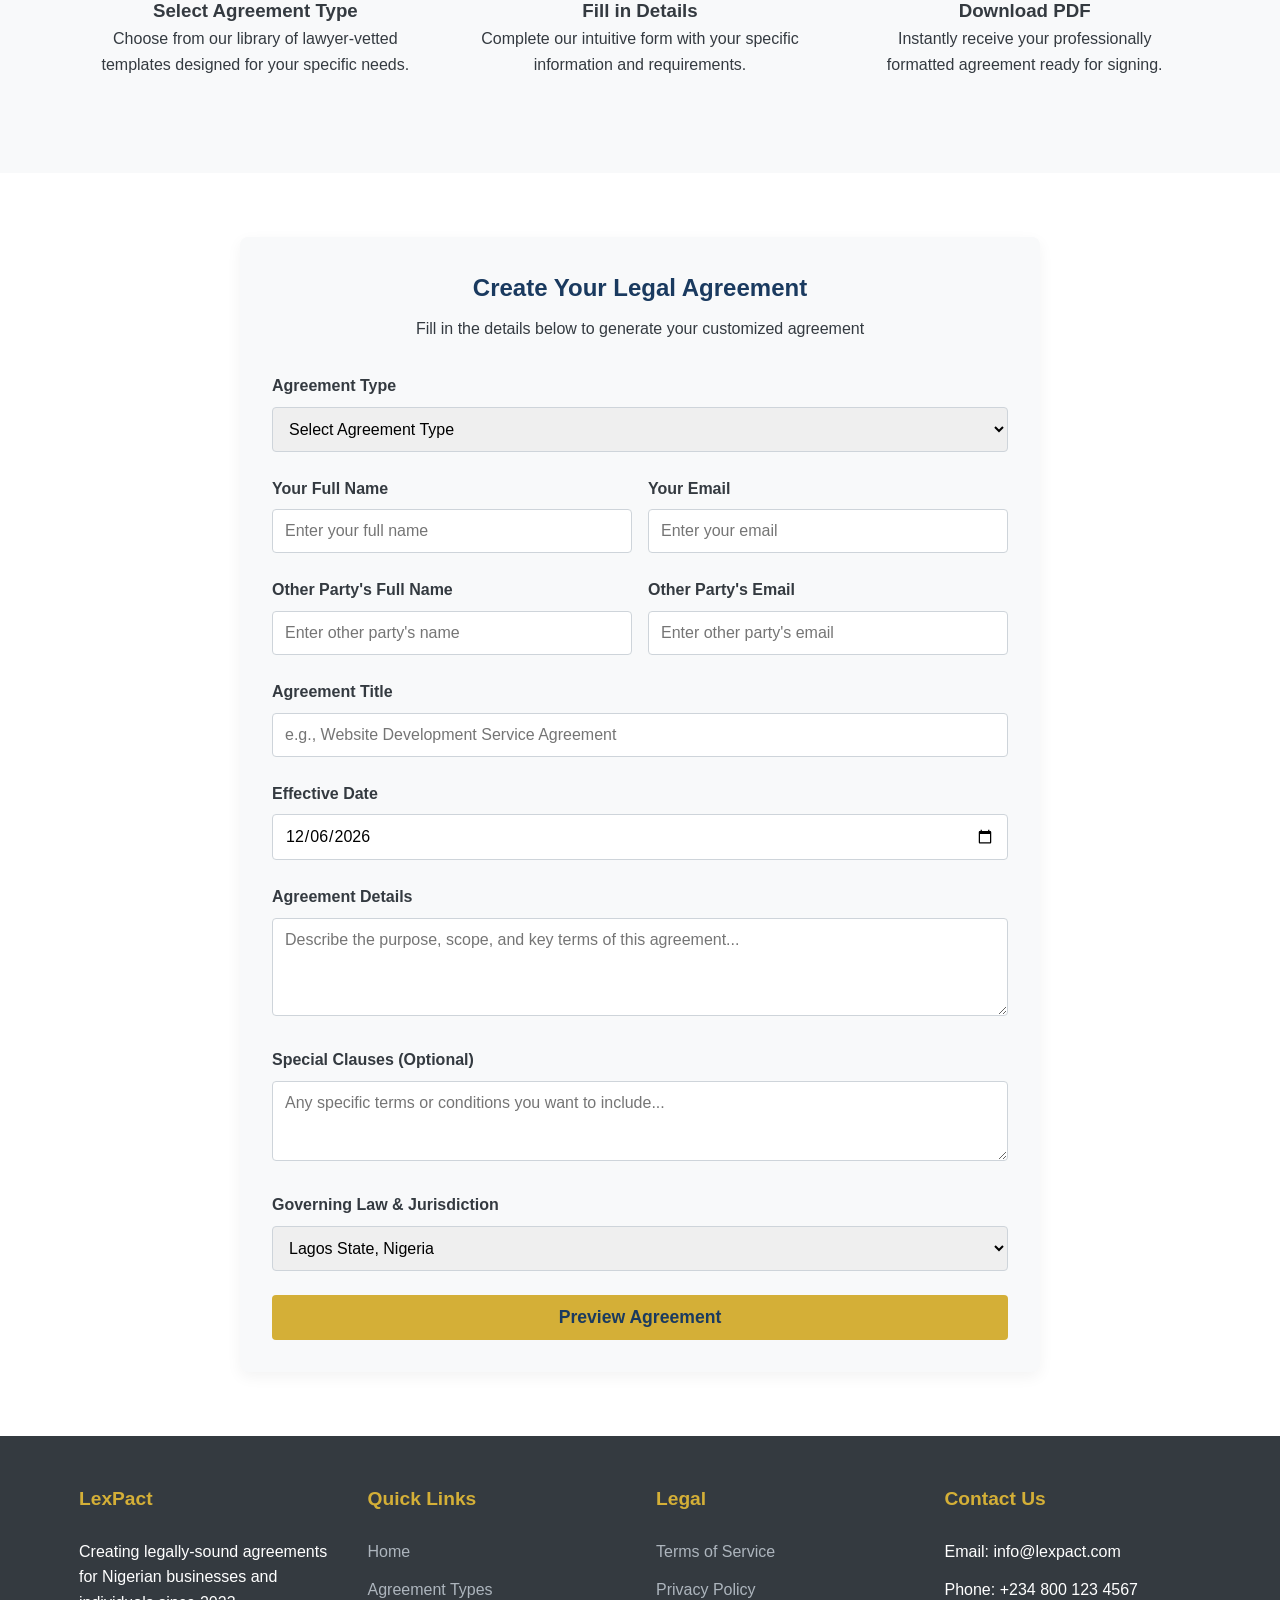
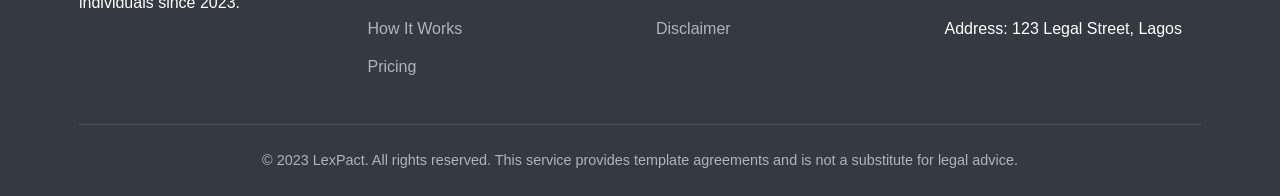
==== commit 68ac6036: "Update index.html" ====
--- a/index.html
+++ b/index.html
@@ -451,7 +451,7 @@
                     <p>Create rental contracts for residential or commercial properties with standard clauses.</p>
                 </div>
                 <div class="agreement-card">
-                    <div class="agreement-icon">🤝</div>
+                    <div class="agreement-icon">📝</div>
                     <h3>Affidavit</h3>
                     <p>declearation of documents, issue, legalisation and certification of business partnerships.</p>
                 </div>
@@ -720,3 +720,4 @@
 
 
 
+
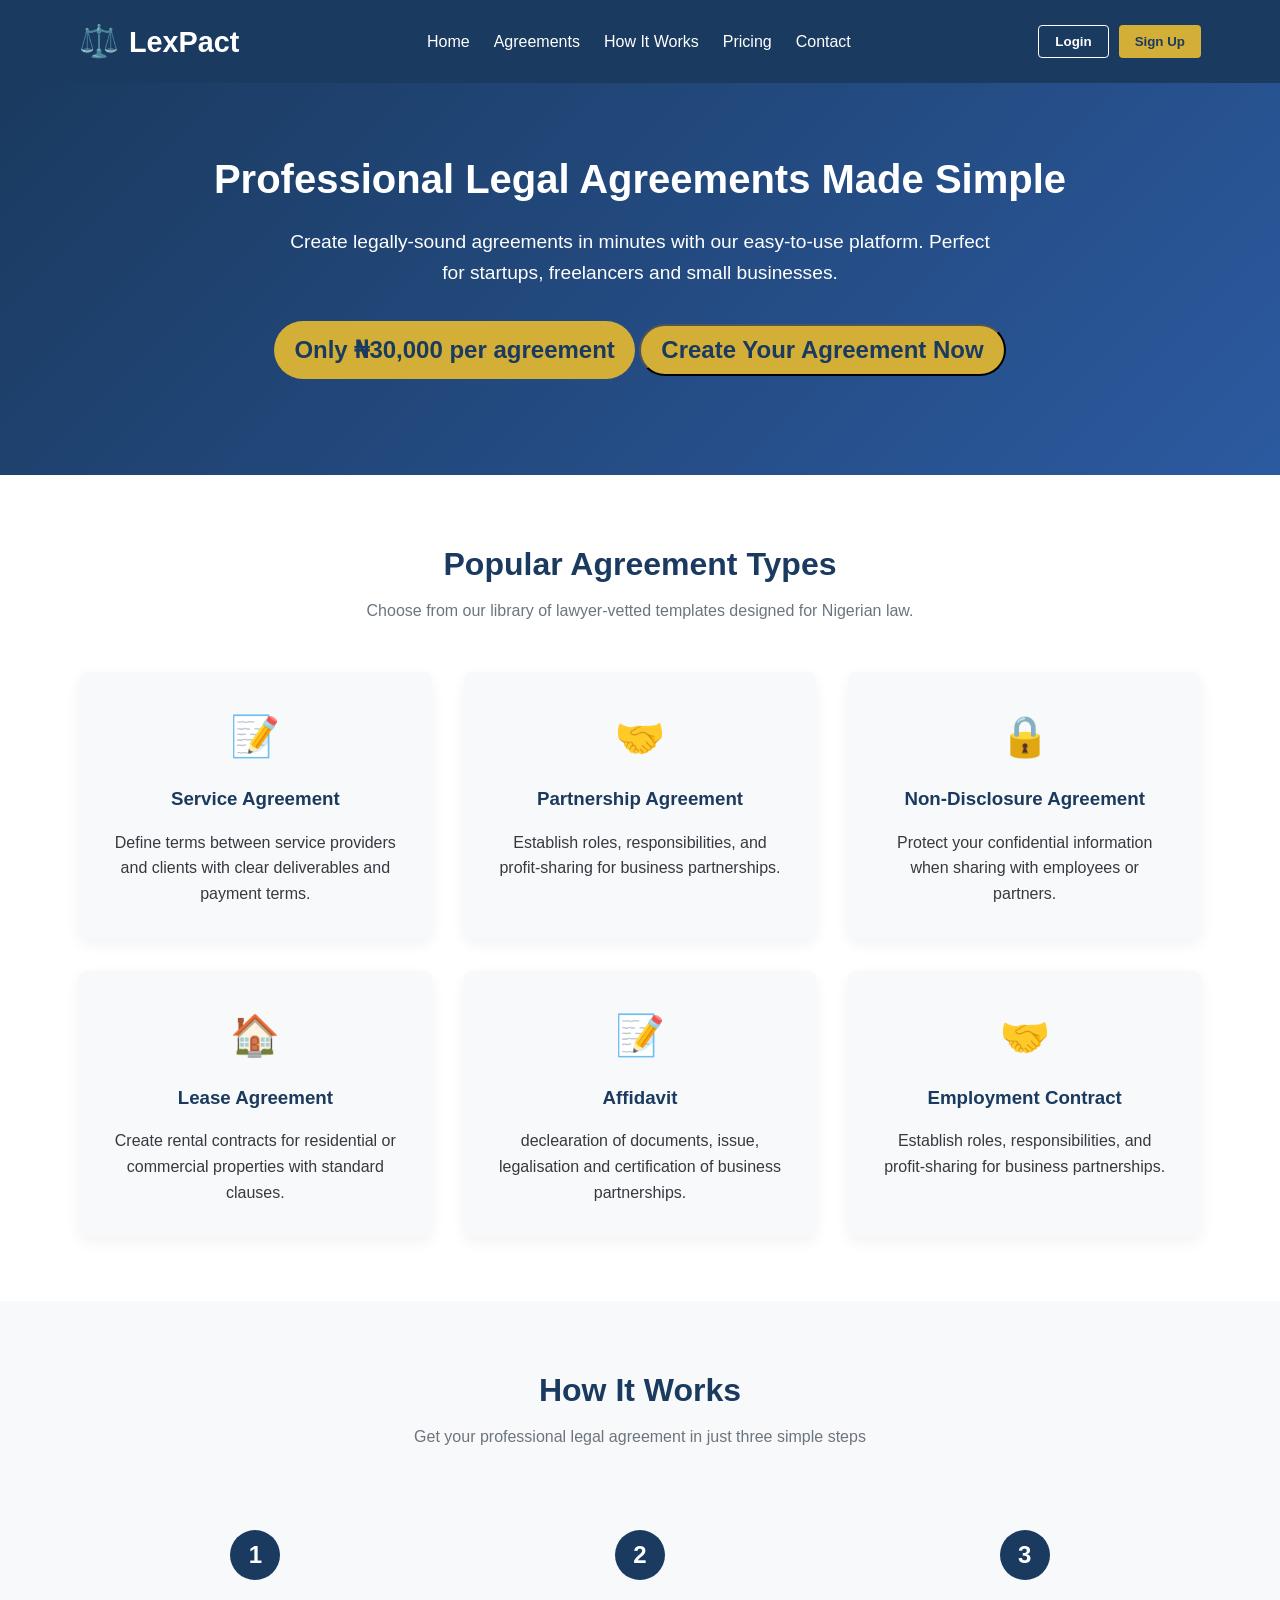
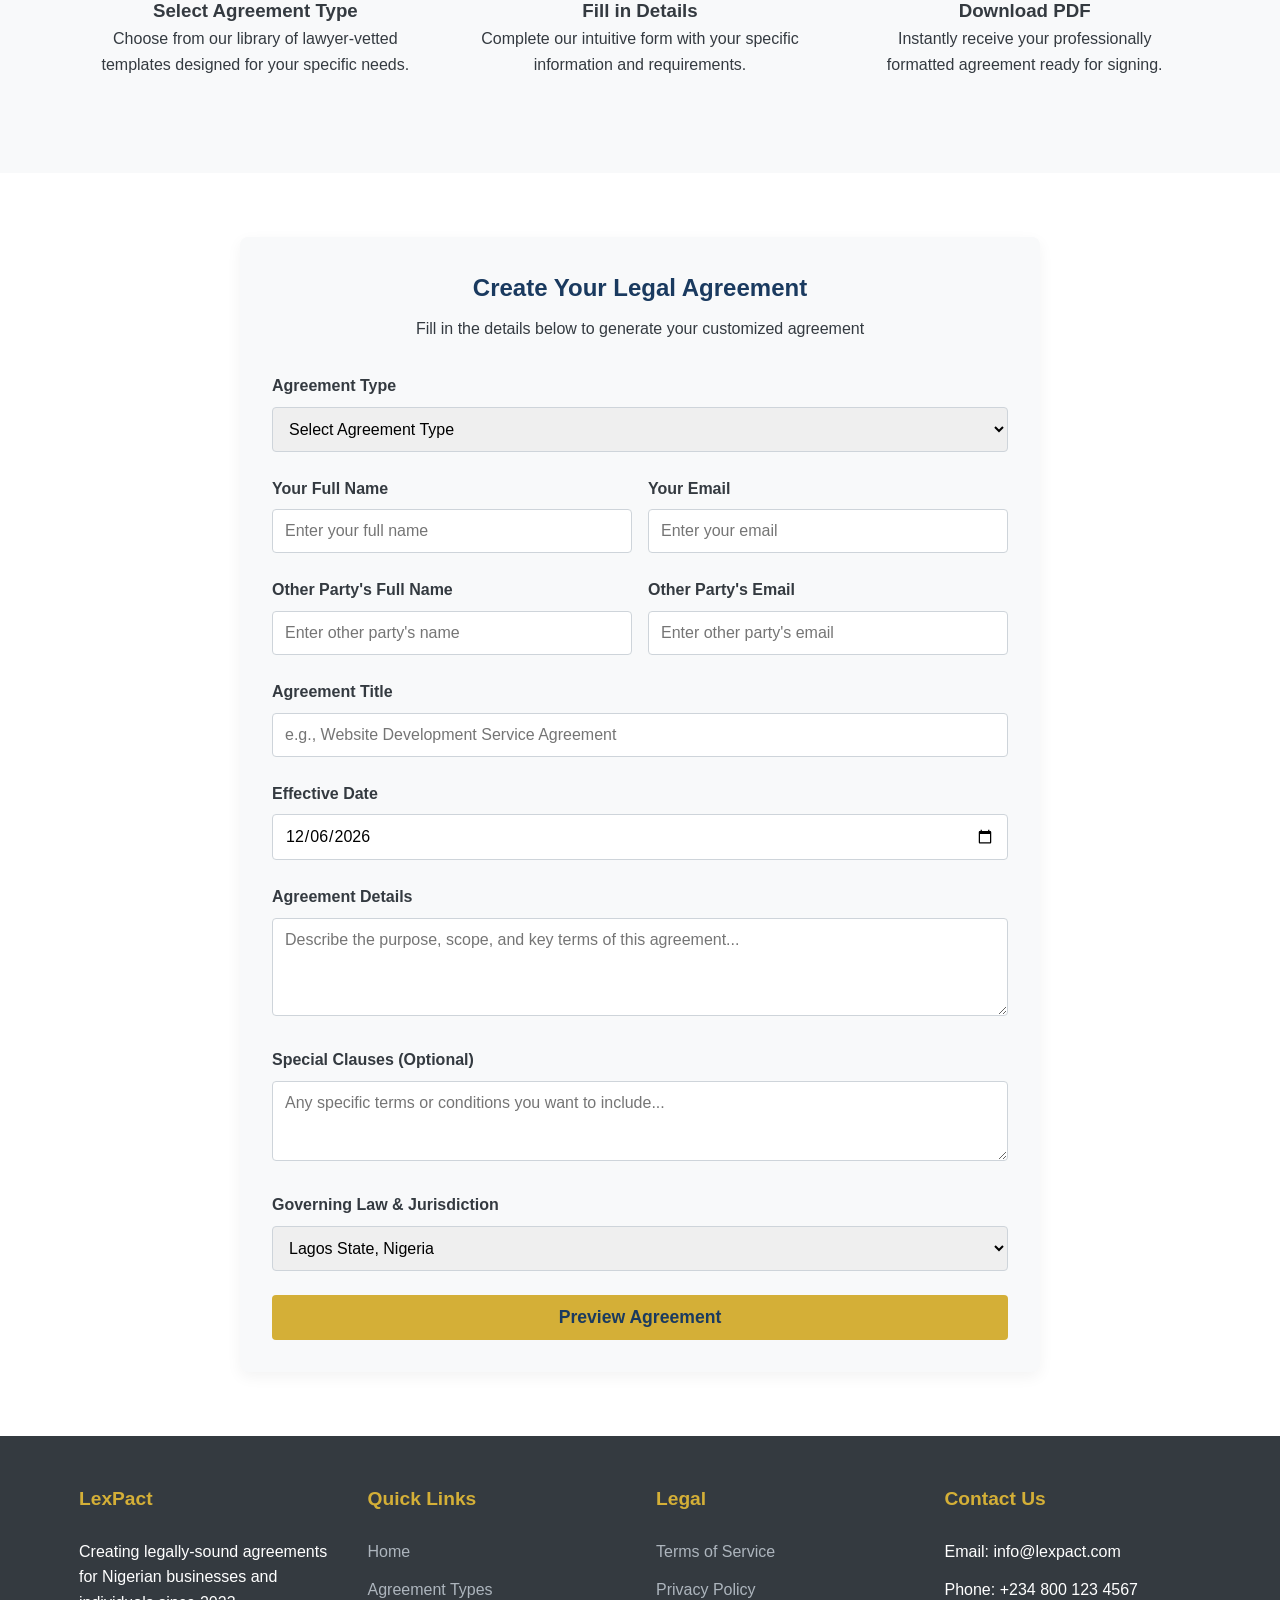
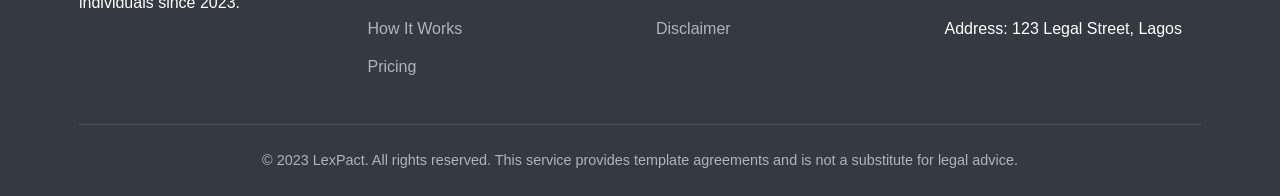
==== commit 6134b199: "Update index.html" ====
--- a/index.html
+++ b/index.html
@@ -454,6 +454,11 @@
                     <div class="agreement-icon">📝</div>
                     <h3>Affidavit</h3>
                     <p>declearation of documents, issue, legalisation and certification of business partnerships.</p>
+                </div>
+                <div class="agreement-card">
+                    <div class="agreement-icon">🤝</div>
+                    <h3>Employment Contract</h3>
+                    <p>Establish roles, responsibilities, and profit-sharing for business partnerships.</p>
                 </div>
             </div>
         </div>
@@ -721,3 +726,4 @@
 
 
 
+
